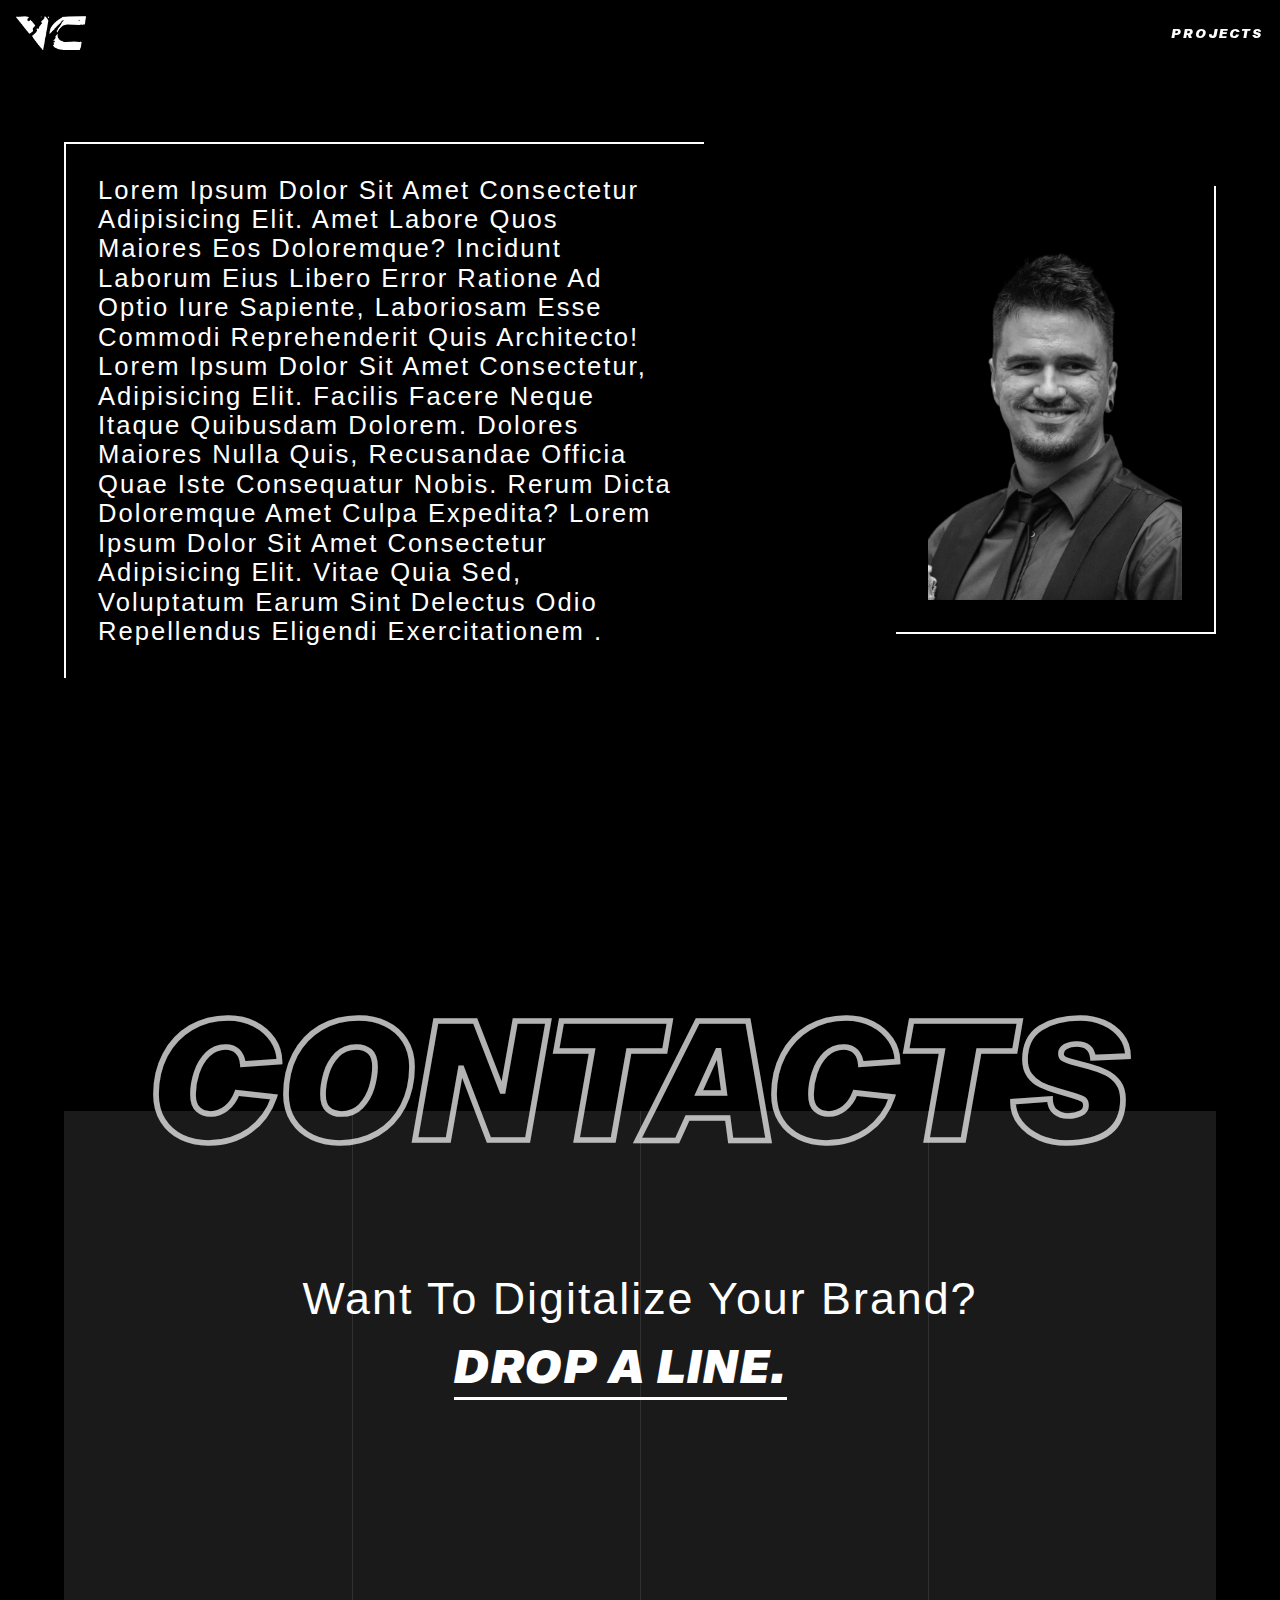
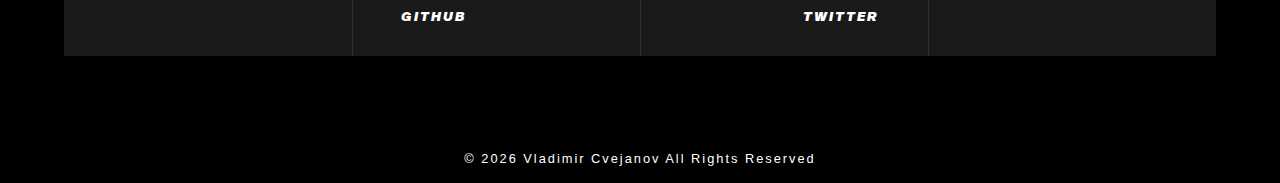
==== about.html @ 5517fd79 "first commit" ====
<!DOCTYPE html>
<html lang="en">
  <head>
    <meta charset="UTF-8" />
    <meta http-equiv="X-UA-Compatible" content="IE=edge" />
    <meta name="viewport" content="width=device-width, initial-scale=1.0" />
    <meta
      name="description"
      content="I am creating business websites for targeted audiences and get them found on search engines using keywords"
    />

    <!-- flavicon -->
    <link
      rel="shortcut icon"
      href="./assets/img/flavicon/favicon-32x32.png"
      type="image/x-icon"
    />
    <!-- font-family -->
    <link rel="preconnect" href="https://fonts.googleapis.com" />
    <link rel="preconnect" href="https://fonts.gstatic.com" crossorigin />
    <link
      href="https://fonts.googleapis.com/css2?family=Allerta+Stencil&family=EB+Garamond&display=swap"
      rel="stylesheet"
    />
    <!-- styles -->
    <link rel="stylesheet" href="./assets/css/normalize.css" />
    <link rel="stylesheet" href="./assets/css/style.css" />
    <!-- script -->
    <script src="./assets/js/navlink-animation.js" defer></script>

    <title>Vladimir Cvejanov - Web Developer</title>
  </head>
  <body>
    <header>
      <!-- NAVBAR -->
      <nav class="nav navbar-fixed">
        <div class="nav-center">
          <div class="nav_logo">
            <a href="./index.html"
              ><img
                class="nav_img"
                id="nav_logo-change"
                src="./assets/img/logo.png"
                alt="website logo"
            /></a>
          </div>
          <ul class="nav_links">
            <li><a href="index.html" class="nav_link">projects</a></li>
          </ul>
        </div>
      </nav>

      <!-- HERO SECTION -->
      <section class="hero-center section-center">
        <div class="about_section">
          <article class="about_info">
            <p>
              Lorem ipsum dolor sit amet consectetur adipisicing elit. Amet
              labore quos maiores eos doloremque? Incidunt laborum eius libero
              error ratione ad optio iure sapiente, laboriosam esse commodi
              reprehenderit quis architecto! Lorem ipsum dolor sit amet
              consectetur, adipisicing elit. Facilis facere neque itaque
              quibusdam dolorem. Dolores maiores nulla quis, recusandae officia
              quae iste consequatur nobis. Rerum dicta doloremque amet culpa
              expedita? Lorem ipsum dolor sit amet consectetur adipisicing elit.
              Vitae quia sed, voluptatum earum sint delectus odio repellendus
              eligendi exercitationem .
            </p>
          </article>
          <div class="about_img">
            <img src="./assets/img/picture-profile.png" alt="" />
          </div>
        </div>
      </section>
    </header>

    <!-- FOOTER SECTION -->
    <footer class="footer section-center">
      <h2 class="projects-title text-transparent">contacts</h2>
      <div class="footer_container">
        <div class="footer_lines">
          <div class="line"></div>
          <div class="line"></div>
          <div class="line"></div>
        </div>
        <div class="footer_info project">
          <p>Want to digitalize your brand?</p>
          <a href="#" class="footler_link-underscore">drop a line.</a>
        </div>
        <div class="footer_contact">
          <a
            href="https://github.com/VladenCode"
            target="_blank"
            class="nav_link"
            >github</a
          >
          <a
            href="https://twitter.com/VladTheCveja"
            target="_blank"
            class="nav_link"
            >twitter</a
          >
        </div>
      </div>
    </footer>

    <!-- COPYRIGHT SECTION -->
    <section class="copy-center">
      <div class="copy">
        <p class="copy_text">
          &copy; <span id="date">2022</span> Vladimir Cvejanov all rights
          reserved
        </p>
      </div>
    </section>
  </body>
</html>
---- assets/css/style.css ----
@font-face {
  font-family: 'Sequel';
  src: url(/assets/fonts/Sequel\ Sans\ Black\ Obl\ Head.ttf);
}

/*
=============
Global styles
=============
*/

*,
::after,
::before {
  margin: 0;
  padding: 0;
  box-sizing: border-box;
}

ul {
  list-style-type: none;
}

a {
  font-size: 1vw;
  color: inherit;
  text-decoration: none;
  cursor: pointer;
  text-transform: uppercase;
  font-family: var(--ff-title);
  cursor: pointer;
}

img:not(.nav_logo) {
  width: 100%;
  display: block;
}

h1 {
  text-transform: capitalize;
  font-size: 6vw;
  transform: matrix(1, 0, 0, 1, 0, 0);
}

h2 {
  text-align: center;
  font-size: 13vw;
  margin-bottom: -60px;
  text-transform: uppercase;
  opacity: 0.7;
  position: relative;
}
h1,
h2 {
  font-family: var(--ff-title);
  text-transform: uppercase;
}
p {
  text-transform: capitalize;
  font-size: 2vw;
}

:root {
  /* Primary colors */
  --clr-p-white: hsl(0, 0%, 100%);
  --clr-p-black: hsl(0, 0%, 0%);
  /* Secudary colors */
  --clr-s-grey: hsla(0, 0%, 100%, 0.1);
  /* Font-family */
  --ff-body: 'Lato', sans-serif;
  --ff-title: 'Sequel', sans-serif;
  --letterSpacing: 2px;
  --lineHeight: 1;
  --transition: 0.3s ease-in-out all;
  /* Layout */
  --grid-gap: 1.875rem;
  --grid-colums: 3;
}

body {
  min-height: 100vh;
  width: 100vw;
  color: var(--clr-p-white);
  background-color: var(--clr-p-black);
  letter-spacing: var(--letterSpacing);
  font-family: var(--ff-body);
  transition: 1s ease all;
}

.section-center {
  width: 90vw;
  padding: 5rem 0;
  margin: 0 auto;
  max-width: 1420px;
}
.text-transparent {
  -webkit-text-stroke-color: var(--clr-p-white);
  -webkit-text-stroke-width: 0.5px;
  color: transparent;
}

/*
=============== 
Navbar
===============
*/
.nav_img {
  max-width: 70px;
}
.nav {
  max-height: 5rem;
  padding: 1rem;
  display: flex;
  align-items: center;
}
.nav-center {
  width: 100%;
  max-width: 1600px;
  margin: 0 auto;
  display: flex;
  align-items: center;
  justify-content: space-between;
}
.nav_links {
  text-transform: capitalize;
}
.nav_link {
  position: relative;
}
.active::after {
  content: '';
  height: 8px;
  background-color: var(--clr-s-grey);
  width: 100%;
  position: absolute;
  bottom: -10px;
  left: 0;
  transition: var(--transition);
  animation: animate 0.3s ease-in;
}

@keyframes animate {
  0% {
    width: 0%;
    background-color: var(--clr-p-white);
  }
  100% {
    width: 100%;
  }
}
.navbar-fixed {
  position: fixed;
  top: 0;
  left: 0;
  width: 100%;
  z-index: 2;
}

/*
=============== 
Hero Section
===============
*/

.hero-center {
  position: relative;
  min-height: calc(100vh - 5rem);
  display: flex;
  align-items: center;
  overflow: hidden;
}
.hero_lottie {
  position: absolute;
  bottom: 0;
  left: 50%;
  transform: translate(-50%, -50%);
}
@media all and (max-width: 480px) {
  .hero_info h1 {
    font-size: 12vw;
  }
  .hero_info > p {
    font-size: 4vw;
  }
}
@media (min-width: 480px) and (max-width: 767px) {
  .hero_info h1 {
    font-size: 12vw;
  }
  .hero_info > p {
    font-size: 3.5vw;
    max-width: 350px;
  }
}

/*
=============== 
Projects Section
===============
*/

.projects-center {
  display: grid;
  grid-template-columns: repeat(var(--grid-colums), 1fr);
  grid-template-rows: repeat(1, 50vh);
  gap: var(--grid-gap);
}

.project {
  position: relative;
  background: var(--clr-s-grey);
  align-items: center;
  display: flex;
  justify-content: center;
}
.project img {
  width: 30%;
}
.projects-title {
  background-color: transparent;
}
.project_info {
  text-align: center;
  color: var(--clr-p-white);
  font-size: 2vw;
  position: absolute;
  top: 50%;
  left: 50%;
  transform: translate(-50%, -50%);
  transition: var(--transition);
  opacity: 0;
}

.project:hover .project_info {
  transition: var(--transition);
  opacity: 1;
}
.project:hover .project_img {
  transition: var(--transition);
  opacity: 0;
}
.project-1:hover body {
  background-color: red;
}

@media all and (max-width: 480px) {
  h2 {
    padding: 5vw;
  }
  .section-center {
    padding: 2.5rem 0;
  }
  .projects-center {
    display: grid;
    grid-template-columns: 1fr;
    grid-template-rows: repeat(4, 35vh);
    gap: 1rem;
  }
}
@media (min-width: 481px) and (max-width: 982px) {
  .section-center {
    padding: 5rem 0;
  }
  .projects-center {
    display: grid;
    grid-template-columns: repeat(2, 1fr);
    grid-template-rows: repeat(2, 40vh);
    gap: var(--grid-gap);
  }
}
/*
=============== 
Footer Section
===============
*/
.footer {
  margin-top: 5rem;
  position: relative;
}
.footer_container {
  position: relative;
  display: grid;
  grid-template-columns: 1fr;
  grid-template-rows: 50vh;
}
.footer_info {
  display: flex;
  flex-direction: column;
  gap: 1rem;
  padding: 2rem;
  height: 100%;
}
.footler_link-underscore {
  padding-bottom: 0.3rem;
  border-bottom: 3px solid var(--clr-p-white);
  margin-left: -3vw;
}
.footler_link-underscore:hover {
  transition: var(--transition);
  margin-bottom: -7px;
  border-bottom: 10px solid var(--clr-p-white);
}
.footer_title {
  text-align: center;
}
.footer_title h2 {
  display: inline-block;
}
.footer_info p,
.footer_info a {
  font-size: 3.5vw;
}
.footer_contact {
  background-color: var(--clr-s-grey);
  padding-top: 3rem;
  padding-bottom: 2rem;
  display: flex;
  justify-content: space-evenly;
}

/* Footer-Grid */

.footer_lines {
  position: absolute;
  top: 0;
  left: 0;
  right: 0;
  height: 100%;
  margin: 0 auto;
}

.line {
  position: absolute;
  width: 1px;
  height: 100%;
  top: 0;
  left: 50%;
  background: rgba(255, 255, 255, 0.1);
  overflow: hidden;
}
.line::after {
  content: '';
  display: block;
  position: absolute;
  height: 15vh;
  width: 100%;
  top: -50%;
  left: 0;
  background: linear-gradient(
    to bottom,
    rgba(255, 255, 255, 0) 0%,
    #ffffff 75%,
    #ffffff 100%
  );
  animation: drop 7s 0s infinite;
  animation-fill-mode: forwards;
  animation-timing-function: cubic-bezier(0.4, 0.26, 0, 0.97);
}
.line:nth-child(1) {
  margin-left: -25%;
}
.line:nth-child(1)::after {
  animation-delay: 2s;
}
.line:nth-child(3) {
  margin-left: 25%;
}
.line:nth-child(3)::after {
  animation-delay: 2.5s;
}

@keyframes drop {
  0% {
    top: -50%;
  }
  100% {
    top: 110%;
  }
}

@media all and (max-width: 480px) {
  .footer_container {
    display: grid;
    grid-template-columns: 1fr;
    align-items: center;
    grid-template-rows: 50vh;
  }
  h2 {
    margin-bottom: -40px;
  }
  a {
    font-size: 2vw;
  }
  .footer_info {
    text-align: center;
  }
  .footer_info p,
  .footer_info a {
    font-size: 4vw;
  }
  .footer_contact-text {
    font-size: 2vw;
  }
}

@media (min-width: 481px) and (max-width: 982px) {
  .footer_container {
    text-align: center;
    grid-template-rows: repeat(1, 40vh);
  }
  .footler_link-underscore {
    margin-left: 0;
  }
  h2 {
    margin-bottom: -30px;
  }
  .footer_info p,
  .footer_info a {
    font-size: 2.5vw;
  }
}

/*
=============== 
Copy Section
===============
*/
.copy_text {
  font-size: 1vw;
}
.copy-center {
  width: 90vw;
  padding: 1rem 0;
  margin: 0 auto;
  text-align: center;
  max-width: 1420px;
}
@media all and (max-width: 480px) {
  .copy_text {
    font-size: 2.5vw;
  }
}

/* About page */

/*
=============== 
About Section
===============
*/
.about_section {
  display: grid;
  grid-template-columns: repeat(2, 1fr);
  gap: 2rem;
  align-items: center;
}

.about_info {
  border-left: 2px solid var(--clr-p-white);
  border-top: 2px solid var(--clr-p-white);
  padding: 2rem;
  min-width: 50vw;
}
.about_img {
  width: 25vw;
  padding: 2rem;
  border-right: 2px solid var(--clr-p-white);
  border-bottom: 2px solid var(--clr-p-white);
  justify-self: right;
}

@media all and (max-width: 480px) {
  .about_section {
    grid-template-columns: 1fr;
    grid-template-rows: repeat(2, 50vh);
  }
  .about_info > p {
    font-size: 3vw;
  }
  .about_img {
    width: 80vw;
    justify-self: right;
  }
}
@media (min-width: 481px) and (max-width: 982px) {
  .about_section {
    display: grid;
    grid-template-columns: repeat(2, 43vw);
    gap: 1rem;
    justify-content: space-between;
    align-items: center;
  }
  .about_img {
    width: 40vw;
    justify-self: right;
  }
}
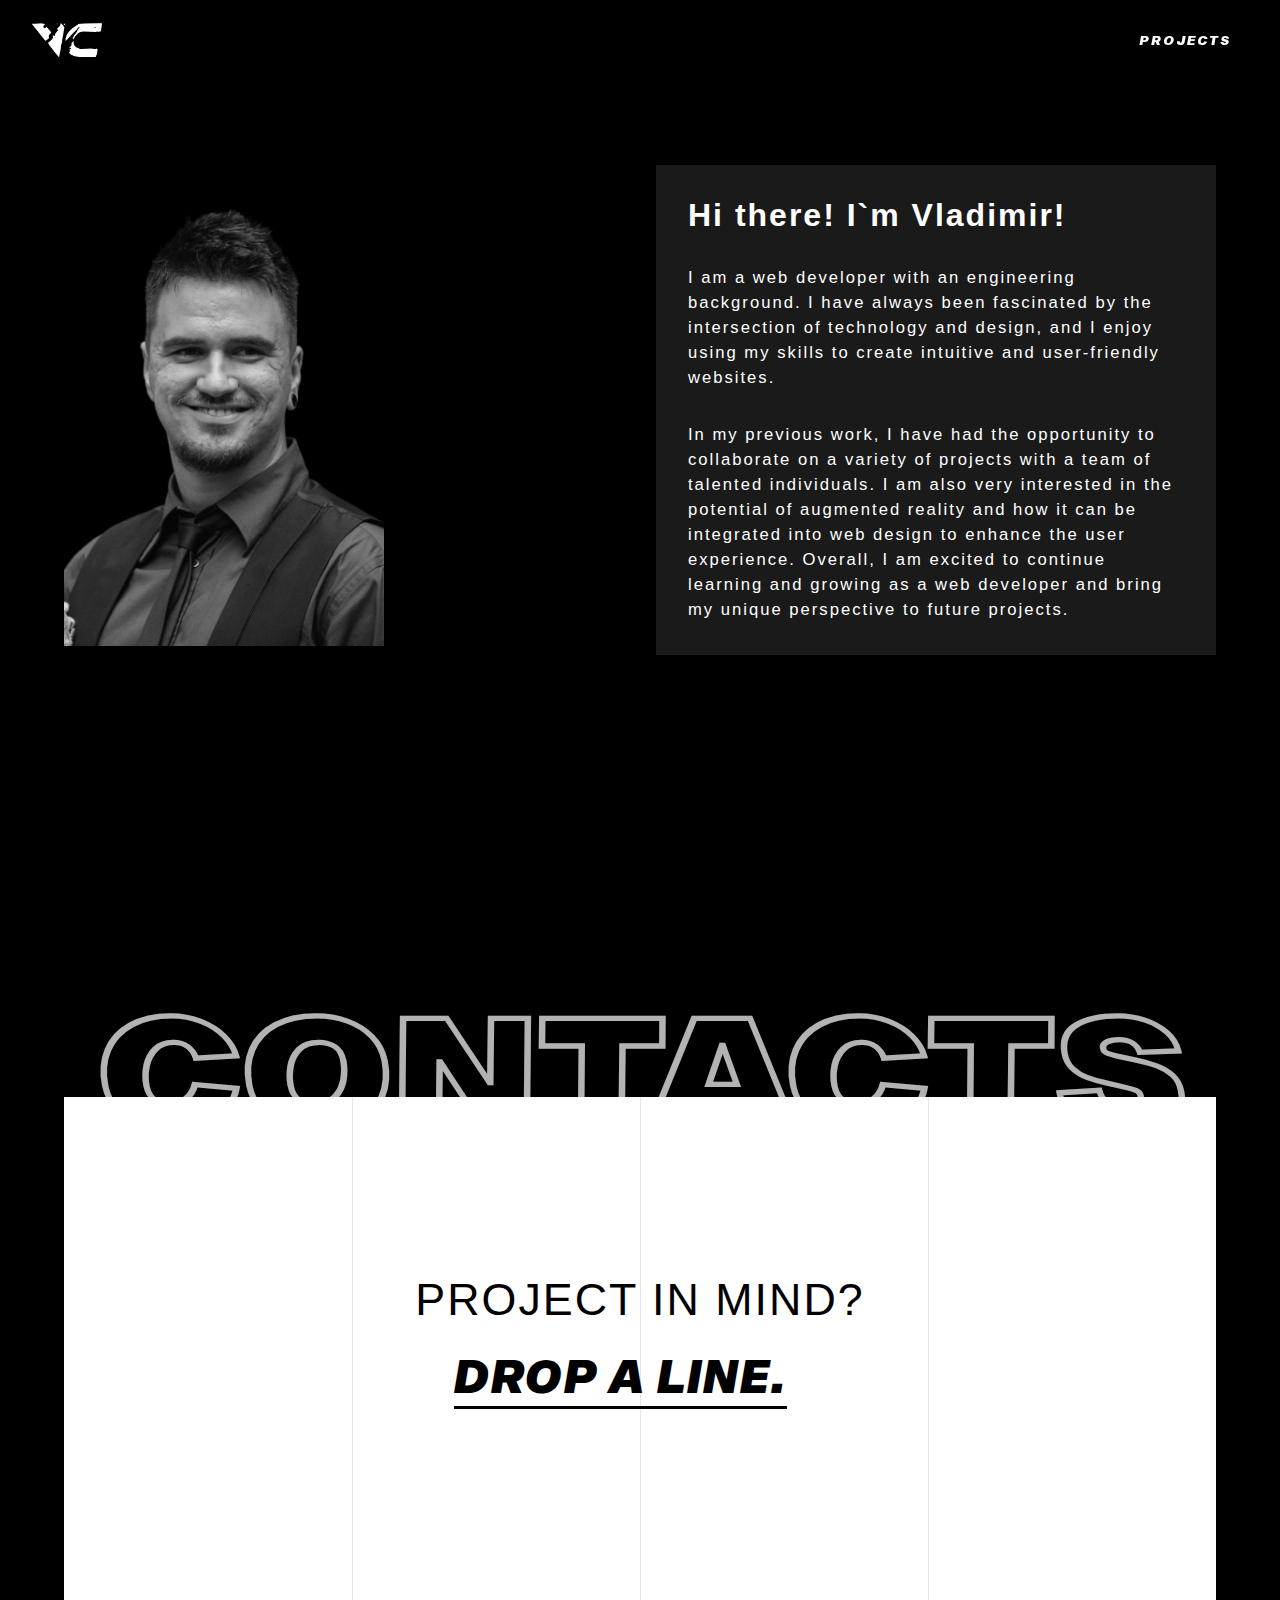
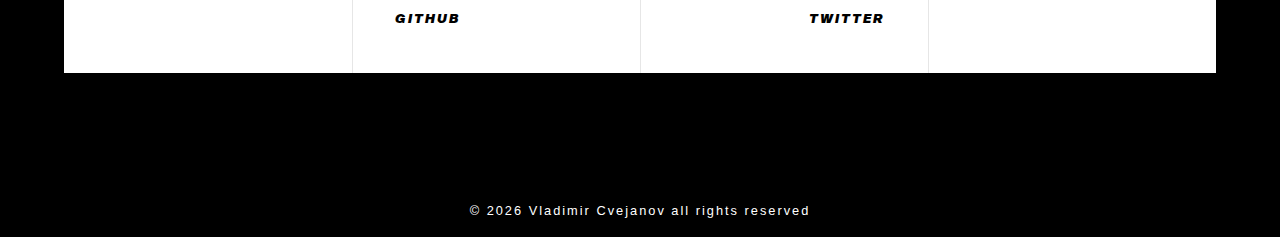
==== commit 591941c5: "changes in footer section, added colors to idividual projects" ====
--- a/about.html
+++ b/about.html
@@ -53,23 +53,27 @@
       <!-- HERO SECTION -->
       <section class="hero-center section-center">
         <div class="about_section">
-          <article class="about_info">
-            <p>
-              Lorem ipsum dolor sit amet consectetur adipisicing elit. Amet
-              labore quos maiores eos doloremque? Incidunt laborum eius libero
-              error ratione ad optio iure sapiente, laboriosam esse commodi
-              reprehenderit quis architecto! Lorem ipsum dolor sit amet
-              consectetur, adipisicing elit. Facilis facere neque itaque
-              quibusdam dolorem. Dolores maiores nulla quis, recusandae officia
-              quae iste consequatur nobis. Rerum dicta doloremque amet culpa
-              expedita? Lorem ipsum dolor sit amet consectetur adipisicing elit.
-              Vitae quia sed, voluptatum earum sint delectus odio repellendus
-              eligendi exercitationem .
-            </p>
-          </article>
           <div class="about_img">
             <img src="./assets/img/picture-profile.png" alt="" />
           </div>
+          <article class="about_info">
+            <h3>Hi there! I`m Vladimir!</h3>
+            <p>
+              I am a web developer with an engineering background. I have always
+              been fascinated by the intersection of technology and design, and
+              I enjoy using my skills to create intuitive and user-friendly
+              websites.
+            </p>
+            <p>
+              In my previous work, I have had the opportunity to collaborate on
+              a variety of projects with a team of talented individuals. I am
+              also very interested in the potential of augmented reality and how
+              it can be integrated into web design to enhance the user
+              experience. Overall, I am excited to continue learning and growing
+              as a web developer and bring my unique perspective to future
+              projects.
+            </p>
+          </article>
         </div>
       </section>
     </header>
@@ -83,21 +87,25 @@
           <div class="line"></div>
           <div class="line"></div>
         </div>
-        <div class="footer_info project">
-          <p>Want to digitalize your brand?</p>
-          <a href="#" class="footler_link-underscore">drop a line.</a>
+        <div class="footer_info project whiteBg">
+          <p>Project in mind?</p>
+          <a
+            href="mailto:vladimir.cvejanov@gmail.com"
+            class="footler_link-underscore"
+            >drop a line.</a
+          >
         </div>
         <div class="footer_contact">
           <a
             href="https://github.com/VladenCode"
             target="_blank"
-            class="nav_link"
+            class="nav_link black hover"
             >github</a
           >
           <a
             href="https://twitter.com/VladTheCveja"
             target="_blank"
-            class="nav_link"
+            class="nav_link black hover"
             >twitter</a
           >
         </div>
--- a/assets/css/style.css
+++ b/assets/css/style.css
@@ -38,17 +38,20 @@
 
 h1 {
   text-transform: capitalize;
-  font-size: 6vw;
-  transform: matrix(1, 0, 0, 1, 0, 0);
+  font-size: 4.5vw;
+  margin: -15px 0;
+  transform: matrix(1, 0, 0.18, 0.8, 0, 0);
+}
+h3 {
+  font-size: 2.5vw;
 }
 
 h2 {
   text-align: center;
-  font-size: 13vw;
+  font-size: 12vw;
+  transform: matrix(1.2, 0, 0.2, 1, 0, 0);
   margin-bottom: -60px;
-  text-transform: uppercase;
   opacity: 0.7;
-  position: relative;
 }
 h1,
 h2 {
@@ -56,8 +59,9 @@
   text-transform: uppercase;
 }
 p {
-  text-transform: capitalize;
-  font-size: 2vw;
+  margin-top: 2rem;
+  font-size: 1.3vw;
+  line-height: var(--lineHeight);
 }
 
 :root {
@@ -70,8 +74,8 @@
   --ff-body: 'Lato', sans-serif;
   --ff-title: 'Sequel', sans-serif;
   --letterSpacing: 2px;
-  --lineHeight: 1;
-  --transition: 0.3s ease-in-out all;
+  --lineHeight: 1.5;
+  --transition: 0.4s ease-in-out all;
   /* Layout */
   --grid-gap: 1.875rem;
   --grid-colums: 3;
@@ -87,6 +91,10 @@
   transition: 1s ease all;
 }
 
+.colorChange {
+  color: var(--clr-p-black);
+  background-color: var(--clr-p-white);
+}
 .section-center {
   width: 90vw;
   padding: 5rem 0;
@@ -109,7 +117,7 @@
 }
 .nav {
   max-height: 5rem;
-  padding: 1rem;
+  padding: 2rem;
   display: flex;
   align-items: center;
 }
@@ -125,29 +133,32 @@
   text-transform: capitalize;
 }
 .nav_link {
-  position: relative;
-}
+  padding: 1rem;
+  position: relative;
+}
+
+/* hover of navlinks */
+
+.hover:hover::after {
+  content: '';
+  border: 4px solid var(--clr-p-black);
+  position: absolute;
+  top: 0;
+  left: 0;
+  transition: var(--transition);
+}
+
 .active::after {
   content: '';
-  height: 8px;
-  background-color: var(--clr-s-grey);
+  border: 4px solid var(--clr-p-white);
   width: 100%;
-  position: absolute;
-  bottom: -10px;
+  height: 100%;
+  position: absolute;
+  top: 0;
   left: 0;
   transition: var(--transition);
-  animation: animate 0.3s ease-in;
-}
-
-@keyframes animate {
-  0% {
-    width: 0%;
-    background-color: var(--clr-p-white);
-  }
-  100% {
-    width: 100%;
-  }
-}
+}
+
 .navbar-fixed {
   position: fixed;
   top: 0;
@@ -171,6 +182,7 @@
 }
 .hero_lottie {
   position: absolute;
+  z-index: 2;
   bottom: 0;
   left: 50%;
   transform: translate(-50%, -50%);
@@ -182,14 +194,26 @@
   .hero_info > p {
     font-size: 4vw;
   }
+  a {
+    font-size: 4vw;
+  }
+  .footer_contact {
+    margin-top: 0rem;
+  }
+  .nav_img {
+    max-width: 40px;
+  }
 }
 @media (min-width: 480px) and (max-width: 767px) {
   .hero_info h1 {
-    font-size: 12vw;
+    font-size: 8vw;
   }
   .hero_info > p {
-    font-size: 3.5vw;
+    font-size: 3.2vw;
     max-width: 350px;
+  }
+  a {
+    font-size: 2vw;
   }
 }
 
@@ -198,8 +222,14 @@
 Projects Section
 ===============
 */
+.projects {
+  position: relative;
+  z-index: 3;
+}
 
 .projects-center {
+  position: relative;
+  z-index: 3;
   display: grid;
   grid-template-columns: repeat(var(--grid-colums), 1fr);
   grid-template-rows: repeat(1, 50vh);
@@ -219,6 +249,11 @@
 .projects-title {
   background-color: transparent;
 }
+.moveBehind {
+  position: relative;
+  z-index: 1;
+}
+
 .project_info {
   text-align: center;
   color: var(--clr-p-white);
@@ -239,8 +274,39 @@
   transition: var(--transition);
   opacity: 0;
 }
-.project-1:hover body {
-  background-color: red;
+
+.project-1:hover::before {
+  content: '';
+  position: fixed;
+  display: block;
+  top: 0;
+  bottom: 0;
+  left: 0;
+  right: 0;
+  z-index: -1;
+  background-color: rgb(191, 14, 8, 0.3);
+}
+.project-2:hover::before {
+  content: '';
+  position: fixed;
+  display: block;
+  top: 0;
+  bottom: 0;
+  left: 0;
+  right: 0;
+  z-index: -1;
+  background-color: rgb(50, 50, 50, 0.3);
+}
+.project-3:hover::before {
+  content: '';
+  position: fixed;
+  display: block;
+  top: 0;
+  bottom: 0;
+  left: 0;
+  right: 0;
+  z-index: -1;
+  background-color: rgb(172, 106, 42, 0.3);
 }
 
 @media all and (max-width: 480px) {
@@ -253,7 +319,7 @@
   .projects-center {
     display: grid;
     grid-template-columns: 1fr;
-    grid-template-rows: repeat(4, 35vh);
+    grid-template-rows: repeat(3, 35vh);
     gap: 1rem;
   }
 }
@@ -275,13 +341,14 @@
 */
 .footer {
   margin-top: 5rem;
-  position: relative;
 }
 .footer_container {
   position: relative;
   display: grid;
-  grid-template-columns: 1fr;
   grid-template-rows: 50vh;
+}
+.whiteBg {
+  background: var(--clr-p-white);
 }
 .footer_info {
   display: flex;
@@ -292,13 +359,13 @@
 }
 .footler_link-underscore {
   padding-bottom: 0.3rem;
-  border-bottom: 3px solid var(--clr-p-white);
+  border-bottom: 3px solid var(--clr-p-black);
   margin-left: -3vw;
 }
 .footler_link-underscore:hover {
   transition: var(--transition);
   margin-bottom: -7px;
-  border-bottom: 10px solid var(--clr-p-white);
+  border-bottom: 10px solid var(--clr-p-black);
 }
 .footer_title {
   text-align: center;
@@ -308,10 +375,18 @@
 }
 .footer_info p,
 .footer_info a {
+  color: var(--clr-p-black);
   font-size: 3.5vw;
 }
+.footer_info p {
+  text-transform: uppercase;
+}
+.black {
+  color: var(--clr-p-black);
+}
 .footer_contact {
-  background-color: var(--clr-s-grey);
+  position: relative;
+  background-color: var(--clr-p-white);
   padding-top: 3rem;
   padding-bottom: 2rem;
   display: flex;
@@ -331,17 +406,19 @@
 
 .line {
   position: absolute;
+  z-index: 1;
   width: 1px;
   height: 100%;
   top: 0;
   left: 50%;
-  background: rgba(255, 255, 255, 0.1);
+  background: rgba(6, 6, 6, 0.1);
   overflow: hidden;
 }
 .line::after {
   content: '';
   display: block;
   position: absolute;
+  z-index: 1;
   height: 15vh;
   width: 100%;
   top: -50%;
@@ -349,8 +426,8 @@
   background: linear-gradient(
     to bottom,
     rgba(255, 255, 255, 0) 0%,
-    #ffffff 75%,
-    #ffffff 100%
+    #000000 75%,
+    #000000 100%
   );
   animation: drop 7s 0s infinite;
   animation-fill-mode: forwards;
@@ -385,6 +462,9 @@
     align-items: center;
     grid-template-rows: 50vh;
   }
+  .footer_contact {
+    padding-top: 0rem;
+  }
   h2 {
     margin-bottom: -40px;
   }
@@ -448,50 +528,46 @@
 About Section
 ===============
 */
+
 .about_section {
   display: grid;
   grid-template-columns: repeat(2, 1fr);
   gap: 2rem;
-  align-items: center;
 }
 
 .about_info {
-  border-left: 2px solid var(--clr-p-white);
-  border-top: 2px solid var(--clr-p-white);
+  background-color: var(--clr-s-grey);
   padding: 2rem;
-  min-width: 50vw;
 }
 .about_img {
   width: 25vw;
-  padding: 2rem;
-  border-right: 2px solid var(--clr-p-white);
-  border-bottom: 2px solid var(--clr-p-white);
-  justify-self: right;
-}
-
+}
 @media all and (max-width: 480px) {
   .about_section {
+    margin-top: 4rem;
     grid-template-columns: 1fr;
-    grid-template-rows: repeat(2, 50vh);
-  }
+    grid-column: 2;
+  }
+  h3 {
+    font-size: 4.5vw;
+  }
+
   .about_info > p {
     font-size: 3vw;
+    line-height: var(--lineHeight);
   }
   .about_img {
-    width: 80vw;
-    justify-self: right;
+    width: 100%;
+    justify-self: center;
   }
 }
 @media (min-width: 481px) and (max-width: 982px) {
   .about_section {
     display: grid;
-    grid-template-columns: repeat(2, 43vw);
     gap: 1rem;
-    justify-content: space-between;
     align-items: center;
   }
   .about_img {
     width: 40vw;
-    justify-self: right;
-  }
-}
+  }
+}
